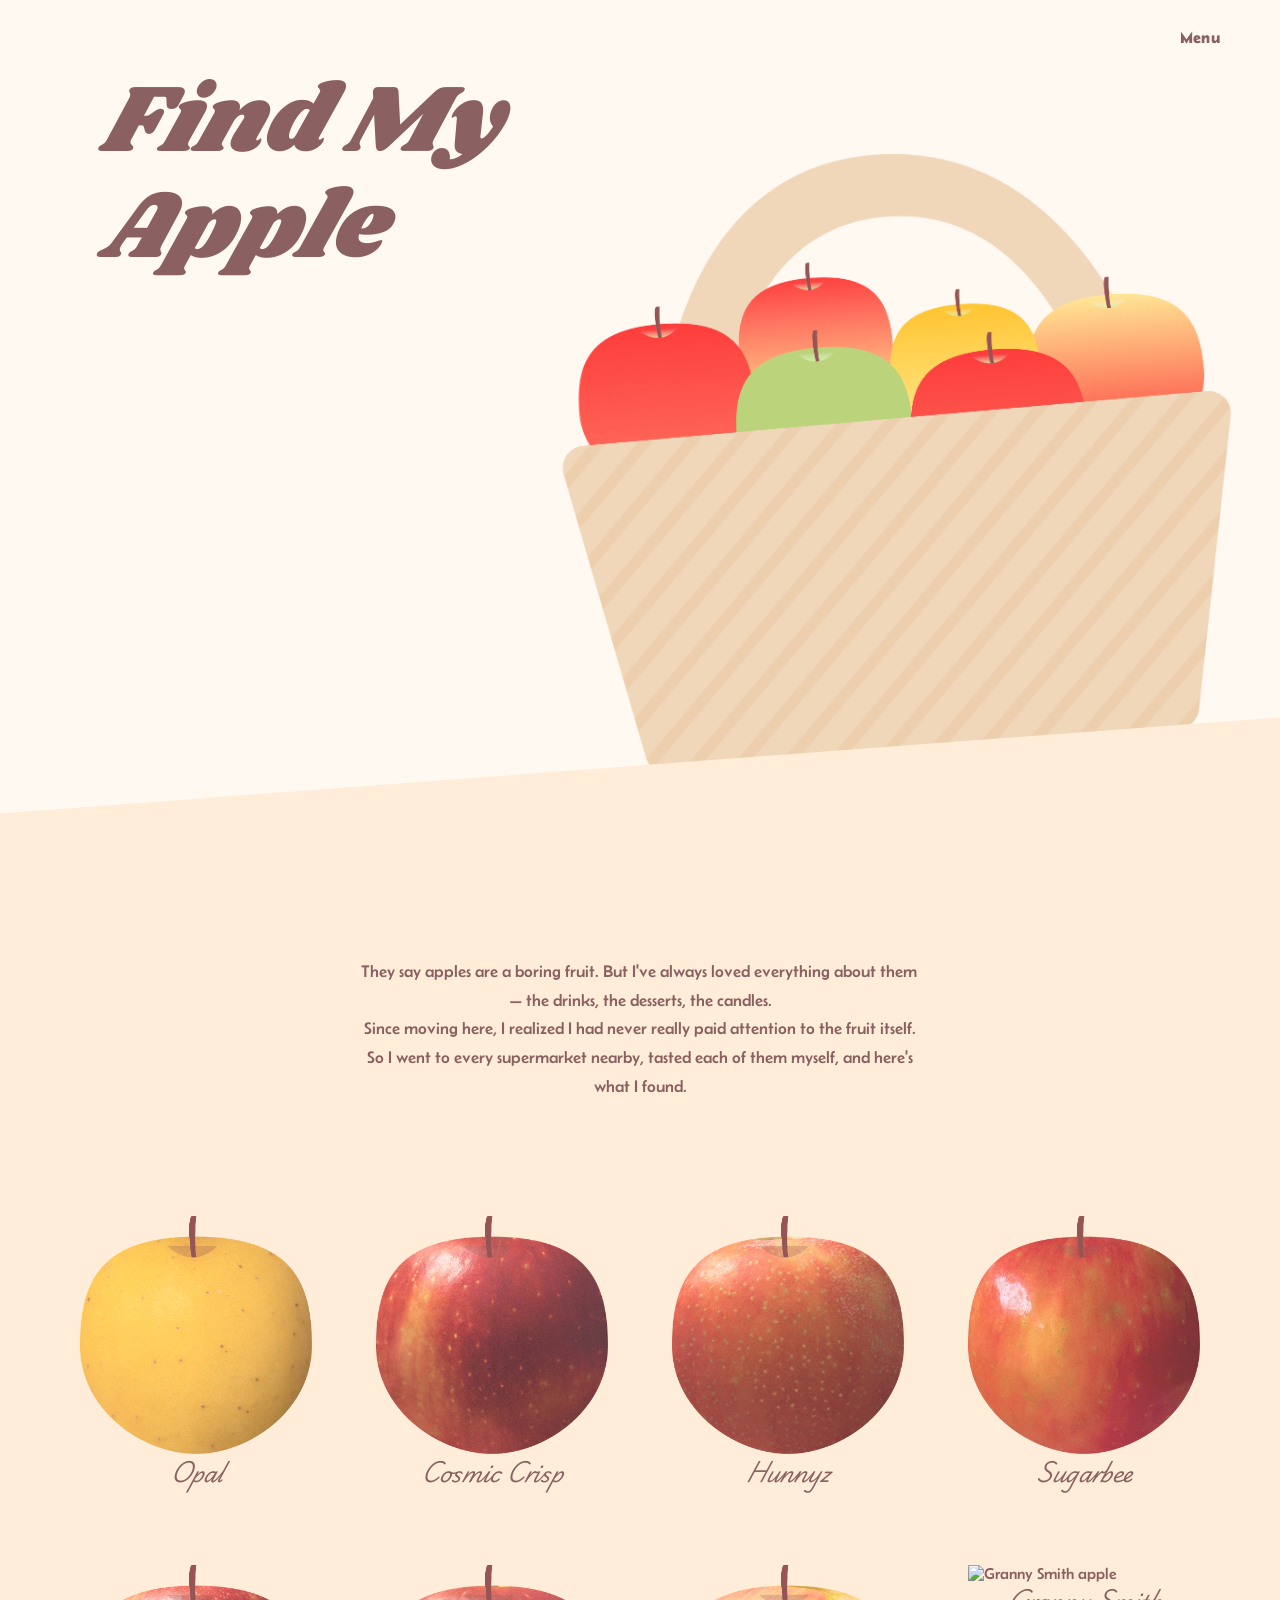
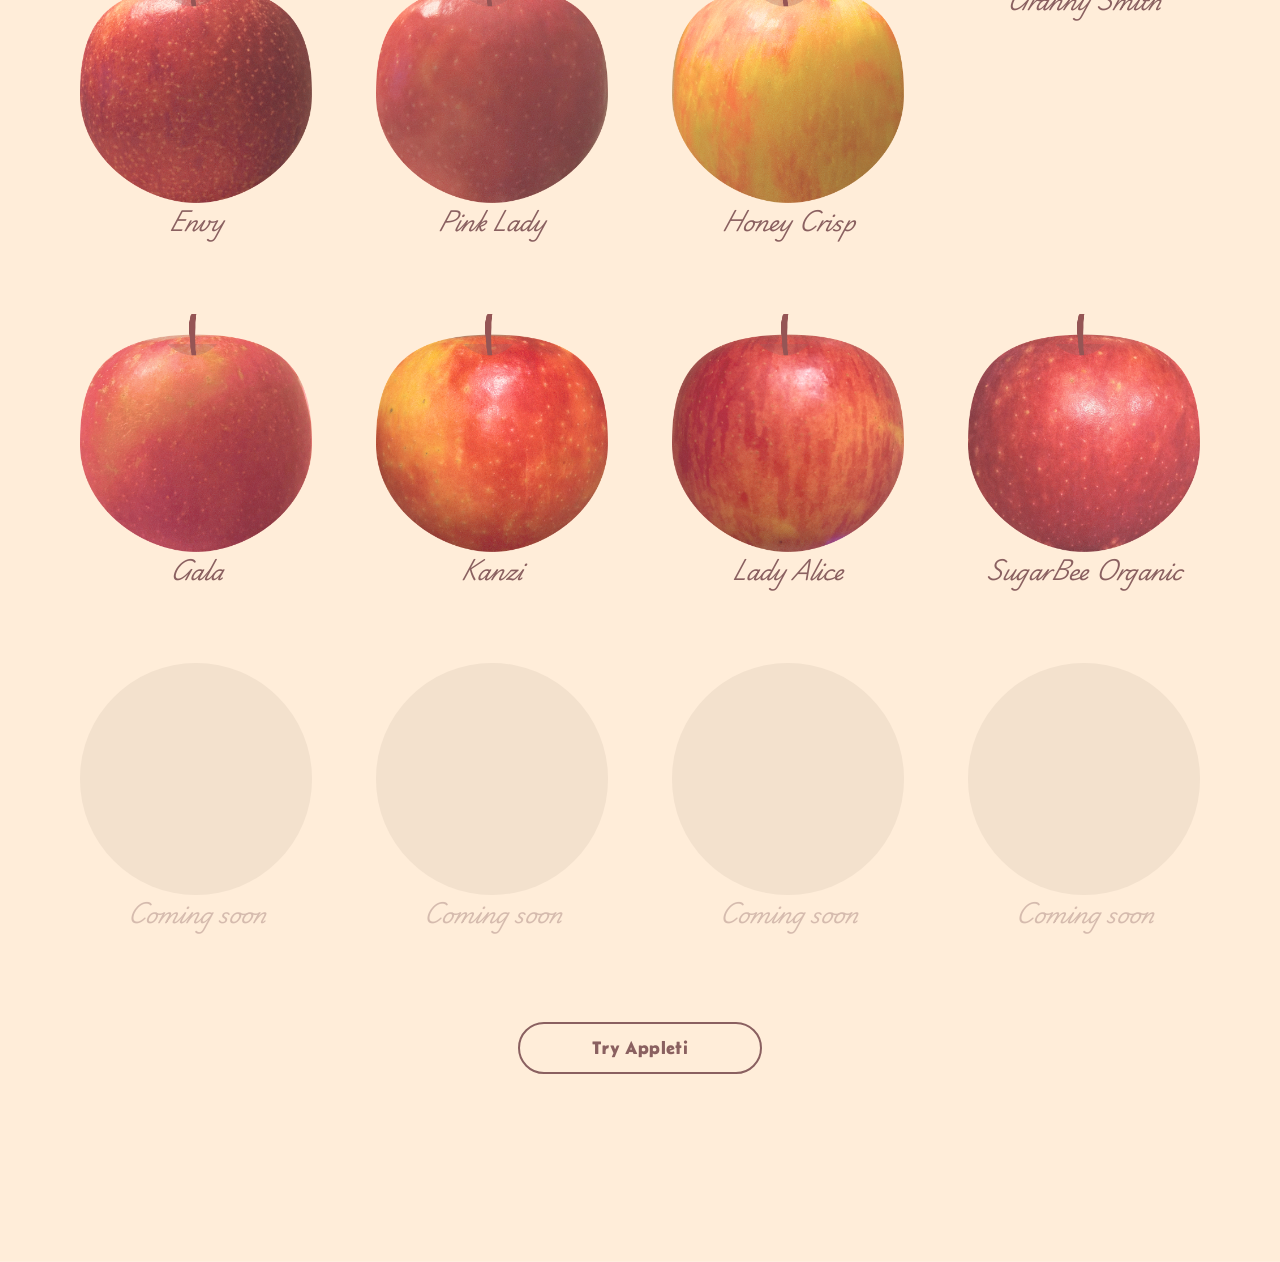
==== index.html @ ee85033d "initial" ====
<!DOCTYPE html>
<html lang="en">
<head>
  <meta charset="utf-8">
  <meta name="viewport" content="width=device-width, initial-scale=1.0">
  <title>Find My Apple</title>

  <link rel="preconnect" href="https://fonts.googleapis.com">
  <link rel="preconnect" href="https://fonts.gstatic.com" crossorigin>
  <link href="https://fonts.googleapis.com/css2?family=Belanosima:wght@400;600;700&family=Darumadrop+One&family=Playwrite+AU+NSW:ital,wght@0,100..400;1,100..400&family=Shrikhand&display=swap" rel="stylesheet">
  <link href="css/reset.css" rel="stylesheet">
  <link href="css/styles.css" rel="stylesheet">
</head>

<body class="home-page">

  <nav class="home-nav">
    <div class="home-nav__links">
      <button class="home-nav__btn js-menu-trigger">Menu</button>
    </div>
  </nav>

  <section class="hero">
    <div class="hero__title-wrap">
      <h1 class="site-title">Find My<br>Apple</h1>
    </div>
    <div class="hero__basket">
      <img src="images/applebasket.png" alt="A basket of apples">
    </div>
  </section>

  <div class="lower-section">

    <p class="home-intro">
      They say apples are a boring fruit. But I've always loved everything about
      them&thinsp;—&thinsp;the drinks, the desserts, the candles.<br>
      Since moving here, I realized I had never really paid attention to the fruit
      itself. So I went to every supermarket nearby, tasted each of them myself,
      and here's what I found.
    </p>

    <section class="grid-section" id="apple-grid">
      <div class="apple-grid">

        <a class="apple-card" href="opal.html">
          <img src="images/opal0.png" alt="Opal apple">
          <span class="apple-card__name">Opal</span>
        </a>

        <a class="apple-card" href="cosmic.html">
          <img src="images/cosmic0.png" alt="Cosmic Crisp apple">
          <span class="apple-card__name">Cosmic Crisp</span>
        </a>

        <a class="apple-card" href="hunnyz.html">
          <img src="images/hunnyz0.png" alt="Hunnyz apple">
          <span class="apple-card__name">Hunnyz</span>
        </a>

        <a class="apple-card" href="sugarbee.html">
          <img src="images/sugarbee0.png" alt="Sugarbee apple">
          <span class="apple-card__name">Sugarbee</span>
        </a>

        <a class="apple-card" href="envy.html">
          <img src="images/envy0.png" alt="Envy apple">
          <span class="apple-card__name">Envy</span>
        </a>

        <a class="apple-card" href="pink-lady.html">
          <img src="images/pink0.png" alt="Pink Lady apple">
          <span class="apple-card__name">Pink Lady</span>
        </a>

        <a class="apple-card" href="honeycrisp.html">
          <img src="images/honeyc0.png" alt="Honeycrisp apple">
          <span class="apple-card__name">Honey Crisp</span>
        </a>

        <a class="apple-card" href="granny-smith.html">
          <img src="images/granny0.png" alt="Granny Smith apple">
          <span class="apple-card__name">Granny Smith</span>
        </a>

        <a class="apple-card" href="gala.html">
          <img src="images/gala0.png" alt="Gala apple">
          <span class="apple-card__name">Gala</span>
        </a>

        <a class="apple-card" href="kanzi.html">
          <img src="images/kanzi0.png" alt="Kanzi apple">
          <span class="apple-card__name">Kanzi</span>
        </a>

        <a class="apple-card" href="lady-alice.html">
          <img src="images/ladya0.png" alt="Lady Alice apple">
          <span class="apple-card__name">Lady Alice</span>
        </a>

        <a class="apple-card" href="sugarbee-organic.html">
          <img src="images/sugarbeeo0.png" alt="SugarBee Organic apple">
          <span class="apple-card__name">SugarBee Organic</span>
        </a>

        <div class="apple-card apple-card--placeholder">
          <div class="apple-card__placeholder-img"></div>
          <span class="apple-card__name">Coming soon</span>
        </div>

        <div class="apple-card apple-card--placeholder">
          <div class="apple-card__placeholder-img"></div>
          <span class="apple-card__name">Coming soon</span>
        </div>
        
        <div class="apple-card apple-card--placeholder">
          <div class="apple-card__placeholder-img"></div>
          <span class="apple-card__name">Coming soon</span>
        </div>

        <a class="apple-card apple-card--mystery" href="lucky-apple.html">
          <div class="apple-card__placeholder-img"></div>
          <span class="apple-card__name">Coming soon</span>
        </a>

      </div>

      <div class="appleti-wrap">
        <a class="appleti-btn" href="appleti.html">Try Appleti</a>
      </div>

    </section>

  </div>

  <script src="js/scripts.js"></script>
</body>
</html>
---- css/styles.css ----
/* Apple, Itself — Global Styles */

:root {
  --bg:          #fff9f2;
  --bg2:         #ffedd9;
  --bg-card:     #EDE0C8;
  --bg-card2:    #E4D5B7;
  --text:        #8A6060;
  --text-muted:  #7A6555;
  --accent:      #C46A3A;
  --radius-pill: 999px;
  --radius-card: 1.25rem;

  --font-title:  'Playwrite AU NSW', cursive;
  --font-body:   'Belanosima', sans-serif;
  --font-label:  'Darumadrop One', sans-serif;
}

*, *::before, *::after {
  box-sizing: border-box;
}

body {
  background-color: var(--bg);
  color: var(--text);
  font-family: var(--font-body);
  min-height: 100vh;
  overflow-x: hidden;
  cursor: url('../images/cursor-apple.svg') 14 15, auto;
}

img {
  max-width: 100%;
  display: block;
}


/* --- Apple Detail Page --- */

.apple-page {
  width: 100%;
  padding-bottom: 5rem;
}

.apple-info,
.rating-card,
.apple-footer {
  max-width: 31.25rem;
  margin-left: auto;
  margin-right: auto;
}

.top-nav {
  display: flex;
  align-items: center;
  justify-content: space-between;
  padding: 1.25rem 1.5rem 0;
  position: relative;
  z-index: 10;
}

.back-btn {
  font-size: 1.4rem;
  color: var(--text-muted);
  text-decoration: none;
  line-height: 1;
  padding: 0.375rem 0.25rem;
  transition: color 0.2s;
}

.back-btn:hover {
  color: var(--text);
}

.menu-btn {
  font-family: var(--font-body);
  font-size: 0.85rem;
  font-weight: 600;
  color: var(--text);
  background: transparent;
  border: 1.5px solid var(--text);
  border-radius: var(--radius-pill);
  padding: 0.375rem 1.125rem;
  cursor: pointer;
  letter-spacing: 0.02em;
  transition: background 0.2s, color 0.2s;
}

.menu-btn:hover {
  background: var(--text);
  color: var(--bg);
}

.apple-name {
  font-family: var(--font-title);
  font-size: 3.2rem;
  font-style: italic;
  font-weight: 300;
  color: var(--apple-dark, #7A4F1A);
  text-align: center;
  line-height: 1.05;
  margin: 3rem 2rem 4rem;
  letter-spacing: -0.01em;
}

.apple-stage {
  display: flex;
  flex-direction: column;
  align-items: center;
  margin-top: 1.5rem;
}

.apple-wrapper {
  width: 70%;
  cursor: pointer;
  user-select: none;
  -webkit-tap-highlight-color: transparent;
  transition: transform 0.12s ease;
}

.apple-wrapper:active {
  transform: scale(0.97);
}

.apple-wrapper img {
  width: 100%;
  height: auto;
  display: block;
}

.tap-hint {
  font-family: var(--font-body);
  font-size: 0.78rem;
  color: var(--text-muted);
  margin-top: 0.625rem;
  letter-spacing: 0.04em;
  transition: opacity 0.4s ease;
}

.tap-hint.hidden {
  opacity: 0;
  pointer-events: none;
}

.bite-comment {
  font-family: var(--font-body);
  font-size: 0.9rem;
  color: var(--text-muted);
  font-style: italic;
  text-align: center;
  min-height: 1.5em;
  margin-top: 0.5rem;
  padding: 0 2rem;
  transition: opacity 0.35s ease;
  opacity: 0;
}

.bite-comment.visible {
  opacity: 1;
}

.apple-info {
  padding: 1.5rem 1.75rem 0;
  display: flex;
  flex-direction: column;
  gap: 0.875rem;
}

.apple-origin {
  font-family: var(--font-label);
  font-size: 0.72rem;
  color: var(--text-muted);
  letter-spacing: 0.07em;
  text-transform: uppercase;
}

.apple-description {
  font-size: 0.95rem;
  line-height: 1.65;
  color: var(--text);
}

.personal-note {
  font-size: 0.9rem;
  line-height: 1.6;
  color: var(--text-muted);
  font-style: italic;
  text-align: center;
  padding: 0.25rem 0;
}

.note-author {
  font-style: normal;
  font-weight: 600;
  color: var(--text);
  font-family: var(--font-label);
  font-size: 0.82rem;
}

.rating-card {
  margin-top: 1.5rem;
  background: var(--bg2);
  border-radius: var(--radius-card);
  padding: 1.25rem 1.375rem;
  display: flex;
  flex-direction: column;
  gap: 0.75rem;
}

.rating-placeholder {
  display: flex;
  align-items: center;
  justify-content: center;
  padding: 0.75rem 0;
}

.rating-placeholder__text {
  font-family: var(--font-label);
  font-size: 0.72rem;
  color: var(--text-muted);
  letter-spacing: 0.1em;
  text-transform: uppercase;
}

.rating-card.revealed .rating-placeholder {
  display: none;
}

.rating-row {
  display: none;
  align-items: center;
  justify-content: space-between;
  gap: 0.75rem;
}

.rating-card.revealed .rating-row {
  display: flex;
  opacity: 0;
  animation: fadeInRow 0.35s ease forwards;
}

.rating-card.revealed .rating-row:nth-child(2) { animation-delay: 0.00s; }
.rating-card.revealed .rating-row:nth-child(3) { animation-delay: 0.06s; }
.rating-card.revealed .rating-row:nth-child(4) { animation-delay: 0.12s; }
.rating-card.revealed .rating-row:nth-child(5) { animation-delay: 0.18s; }
.rating-card.revealed .rating-row:nth-child(6) { animation-delay: 0.24s; }
.rating-card.revealed .rating-row:nth-child(7) { animation-delay: 0.30s; }
.rating-card.revealed .rating-row:nth-child(8) { animation-delay: 0.36s; }

@keyframes fadeInRow {
  from { opacity: 0; transform: translateY(0.4rem); }
  to   { opacity: 1; transform: translateY(0); }
}

.rating-row--alicia {
  margin-top: 0.375rem;
  padding-top: 0.75rem;
  border-top: 1px solid var(--bg-card2);
}

.rating-label {
  font-family: var(--font-label);
  font-size: 0.8rem;
  color: var(--text);
  white-space: nowrap;
  letter-spacing: 0.01em;
}

.rating-dots {
  display: flex;
  align-items: center;
  gap: 0.25rem;
  flex-shrink: 0;
}

.rating-dots svg {
  display: block;
}

.apple-footer {
  display: flex;
  flex-direction: column;
  align-items: center;
  gap: 1.5rem;
  padding: 2rem 1.5rem 0;
}

.purchase-info {
  font-family: var(--font-label);
  font-size: 0.95rem;
  font-weight: 700;
  color: var(--text);
  letter-spacing: 0.03em;
}

.sticker-wrap {
  width: 8.125rem;
}

.sticker-img {
  width: 100%;
  height: auto;
  display: block;
}

@media screen and (min-width: 850px) {
  .apple-page {
    padding-bottom: 8.75rem;
  }

  .apple-info,
  .rating-card,
  .apple-footer {
    max-width: 42.5rem;
  }

  .top-nav {
    padding: 2.25rem 4rem 0;
  }

  .back-btn {
    font-size: 1.8rem;
  }

  .menu-btn {
    font-size: 0.95rem;
    padding: 0.5rem 1.625rem;
  }

  .apple-stage {
    margin-top: 3.5rem;
  }

  .apple-name {
    font-size: 7rem;
    margin: 4rem 2rem 6rem;
  }

  .apple-wrapper {
    width: 52%;
    max-width: 45rem;
  }

  .tap-hint {
    font-size: 0.95rem;
    margin-top: 1.125rem;
  }

  .bite-comment {
    font-size: 1.15rem;
    margin-top: 0.875rem;
  }

  .apple-info {
    padding: 3.25rem 2.5rem 0;
    gap: 1.25rem;
  }

  .apple-origin {
    font-size: 0.85rem;
  }

  .apple-description {
    font-size: 1.15rem;
  }

  .personal-note {
    font-size: 1.1rem;
    padding: 0.5rem 0;
  }

  .note-author {
    font-size: 0.95rem;
  }

  .rating-card {
    margin-top: 2.75rem;
    padding: 2.25rem 2.75rem;
    gap: 1rem;
  }

  .rating-label {
    font-size: 1rem;
  }

  .rating-dots .dot {
    width: 0.875rem;
    height: 0.875rem;
  }

  .rating-dots {
    gap: 0.375rem;
  }

  .rating-row--alicia {
    padding-top: 1.125rem;
  }

  .apple-footer {
    padding: 3.75rem 2.5rem 0;
    gap: 3rem;
  }

  .purchase-info {
    font-size: 1.2rem;
  }

  .sticker-wrap {
    width: 11.25rem;
  }
}


/* --- Home Page --- */

.home-nav {
  display: flex;
  justify-content: flex-end;
  padding: 1.25rem 1.25rem 0;
}

.home-nav__links {
  display: flex;
  align-items: center;
  gap: 1rem;
}

.home-nav__btn {
  font-family: var(--font-body);
  font-size: 0.85rem;
  font-weight: 600;
  color: var(--text);
  background: transparent;
  border: none;
  text-decoration: none;
  cursor: pointer;
  letter-spacing: 0.02em;
  padding: 0;
}

.hero {
  display: flex;
  align-items: flex-start;
  padding: 0.5rem 0 0 1.25rem;
  overflow: hidden;
}

.hero__title-wrap {
  flex: 1;
  padding-top: 0.75rem;
  min-width: 0;
}

.site-title {
  font-family: Shrikhand, cursive;
  font-size: 4rem;
  font-style: italic;
  color: var(--text);
  line-height: 1.1;
  letter-spacing: -0.01em;
}

.hero__basket {
  width: 58%;
  flex-shrink: 0;
  margin-right: -2%;
  margin-top: 6rem;
  position: relative;
  bottom: 10%;
}

.hero__basket img {
  width: 100%;
  height: auto;
  display: block;
}

.home-intro {
  font-family: var(--font-body);
  font-size: 0.88rem;
  line-height: 1.7;
  color: var(--text);
  text-align: center;
  padding: 2rem 1.75rem 2.5rem;
  max-width: 30rem;
  margin: 0 auto;
}

.lower-section {
  background: var(--bg2);
  clip-path: polygon(0 2.8125rem, 100% 0, 100% 100%, 0 100%);
  padding-top: 6rem;
  margin-top: -2.8rem;
}

.grid-section {
  padding: 2rem 2rem 0;
}

.apple-grid {
  display: grid;
  grid-template-columns: repeat(3, 1fr);
  gap: 3rem 1.75rem;
}

.apple-card {
  display: flex;
  flex-direction: column;
  align-items: center;
  gap: 0.375rem;
  text-decoration: none;
  cursor: pointer;
}

.apple-card img {
  width: 100%;
  height: auto;
  display: block;
  transition: transform 0.2s ease;
}

.apple-card:hover img {
  transform: scale(1.06);
}

.apple-card__name {
  font-family: var(--font-title);
  font-style: italic;
  font-size: 1.15rem;
  color: var(--text);
  text-align: center;
  line-height: 1.2;
}

.apple-card--placeholder {
  opacity: 0.35;
  cursor: default;
  pointer-events: none;
}

.apple-card__placeholder-img {
  width: 100%;
  aspect-ratio: 1;
  border-radius: 50%;
  background: var(--text-muted);
  opacity: 0.25;
}

.apple-card--mystery {
  opacity: 0.35;
  transition: opacity 0.25s ease;
}

.apple-card--mystery .apple-card__placeholder-img {
  transition: transform 0.25s ease;
}

.apple-card--mystery:hover {
  opacity: 0.65;
}

.apple-card--mystery:hover .apple-card__placeholder-img {
  transform: scale(1.12);
}

.appleti-wrap {
  display: flex;
  justify-content: center;
  padding: 2.25rem 0 3.75rem;
}

.appleti-btn {
  font-family: var(--font-body);
  font-size: 1rem;
  font-weight: 600;
  color: var(--text);
  background: transparent;
  border: 2px solid var(--text);
  border-radius: var(--radius-pill);
  padding: 0.75rem 3.25rem;
  cursor: pointer;
  letter-spacing: 0.02em;
  transition: background 0.2s, color 0.2s;
  text-decoration: none;
}

.appleti-btn:hover {
  background: var(--text);
  color: var(--bg);
}

@media screen and (min-width: 850px) {
  .home-nav {
    padding: 1.75rem 3.75rem 0;
  }

  .home-nav__btn {
    font-size: 1rem;
  }

  .hero {
    padding: 0.75rem 0 0 3.75rem;
    max-width: 75rem;
    margin: 0 auto;
  }

  .site-title {
    font-size: 6rem;
  }

  .hero__basket {
    width: 62%;
  }

  .home-intro {
    font-size: 1.05rem;
    padding: 3rem 2.5rem 4rem;
    max-width: 40rem;
  }

  .grid-section {
    padding: 3.25rem 5rem 6rem;
    max-width: 80rem;
    margin: 0 auto;
  }

  .apple-grid {
    grid-template-columns: repeat(4, 1fr);
    gap: 5rem 4rem;
  }

  .apple-card__name {
    font-size: 1.3rem;
  }

  .appleti-btn {
    font-size: 1.1rem;
    margin: 3.75rem 0 2rem;
    padding: 0.875rem 4.5rem;
  }

  .lower-section {
    clip-path: polygon(0 6rem, 100% 0, 100% 100%, 0 100%);
    padding-top: 12rem;
    margin-top: -4rem;
  }
}


/* --- Appleti Quiz Page --- */

.quiz-page {
  min-height: 100vh;
}

.quiz-wrap {
  max-width: 30rem;
  margin: 0 auto;
  padding: 1.5rem 1.5rem 5rem;
  min-height: 70vh;
  display: flex;
  flex-direction: column;
  justify-content: center;
}

.quiz-screen {
  opacity: 1;
  transition: opacity 0.28s ease;
}

.quiz-screen.fading {
  opacity: 0;
}

.quiz-progress {
  display: flex;
  flex-direction: column;
  align-items: center;
  gap: 0.4rem;
  margin-bottom: 2.25rem;
}

.quiz-apple-progress {
  display: block;
}

.quiz-progress__count {
  font-family: var(--font-label);
  font-size: 0.68rem;
  color: var(--text-muted);
  letter-spacing: 0.1em;
}

.quiz-q-text {
  font-size: 1.45rem;
  line-height: 1.6;
  color: var(--text);
  text-align: center;
  margin-bottom: 2rem;
}

.quiz-options {
  display: flex;
  flex-direction: column;
  gap: 0.625rem;
}

.quiz-option {
  font-family: var(--font-body);
  font-size: 1.1rem;
  line-height: 1.5;
  color: var(--text);
  background: var(--opt-bg, transparent);
  border: 1.5px solid var(--opt-border, var(--bg-card2));
  border-radius: var(--radius-card);
  padding: 1rem 1.4rem;
  cursor: pointer;
  text-align: left;
  width: 100%;
  transition: border-color 0.15s, background 0.15s, color 0.15s, filter 0.15s;
}

.quiz-option[data-i="0"] {
  --opt-border: rgba(184,155,48,0.5);
  --opt-bg: rgba(184,155,48,0.07);
  --opt-hover-bg: rgba(184,155,48,0.16);
  --opt-solid: #9E8420;
}
.quiz-option[data-i="1"] {
  --opt-border: rgba(192,104,128,0.5);
  --opt-bg: rgba(192,104,128,0.07);
  --opt-hover-bg: rgba(192,104,128,0.16);
  --opt-solid: #B05870;
}
.quiz-option[data-i="2"] {
  --opt-border: rgba(192,88,64,0.5);
  --opt-bg: rgba(192,88,64,0.07);
  --opt-hover-bg: rgba(192,88,64,0.16);
  --opt-solid: #B04030;
}
.quiz-option[data-i="3"] {
  --opt-border: rgba(88,144,64,0.5);
  --opt-bg: rgba(88,144,64,0.07);
  --opt-hover-bg: rgba(88,144,64,0.16);
  --opt-solid: #488030;
}

.quiz-option:hover:not(:disabled) {
  border-color: var(--opt-border, var(--accent));
  background: var(--opt-hover-bg, var(--bg2));
}

.quiz-option.selected {
  border-color: var(--opt-solid, var(--accent));
  background: var(--opt-solid, var(--accent));
  color: #fff;
}

.quiz-option:disabled {
  cursor: default;
}

.quiz-result {
  display: flex;
  flex-direction: column;
  align-items: center;
  gap: 0.875rem;
  text-align: center;
}

.quiz-result__img {
  width: 60%;
  max-width: 14rem;
  height: auto;
  display: block;
  margin: 0 auto 0.25rem;
}

.quiz-result__label {
  font-family: var(--font-label);
  font-size: 0.72rem;
  color: var(--text-muted);
  letter-spacing: 0.1em;
  text-transform: uppercase;
  margin-bottom: -0.375rem;
}

.quiz-result__name {
  font-family: var(--font-title);
  font-size: 3.5rem;
  color: var(--text);
  line-height: 1;
  margin: 2rem 0;
}

.quiz-result__copy {
  font-size: 0.9rem;
  line-height: 1.65;
  color: var(--text-muted);
  font-style: italic;
  max-width: 22rem;
}

.quiz-result__actions {
  display: flex;
  flex-direction: column;
  align-items: center;
  gap: 0.75rem;
  margin-top: 0.25rem;
  width: 100%;
}

.quiz-result__meet {
  display: inline-block;
  font-family: var(--font-body);
  font-size: 0.95rem;
  font-weight: 600;
  color: var(--bg);
  background: var(--text);
  border-radius: var(--radius-pill);
  padding: 0.75rem 2.5rem;
  text-decoration: none;
  letter-spacing: 0.02em;
  transition: background 0.2s;
}

.quiz-result__meet:hover {
  background: var(--accent);
}

.quiz-result__home {
  display: inline-block;
  font-family: var(--font-body);
  font-size: 0.9rem;
  color: var(--text);
  background: transparent;
  border: 1.5px solid var(--text);
  border-radius: var(--radius-pill);
  padding: 0.75rem 2.5rem;
  text-decoration: none;
  letter-spacing: 0.02em;
  transition: background 0.2s, color 0.2s;
}

.quiz-result__home:hover {
  background: var(--text);
  color: var(--bg);
}

.quiz-result__retry {
  font-family: var(--font-body);
  font-size: 0.78rem;
  color: var(--text-muted);
  background: none;
  border: none;
  cursor: pointer;
  text-decoration: underline;
  padding: 0;
  margin-top: 0.25rem;
  letter-spacing: 0.02em;
}

.quiz-back {
  display: block;
  margin: 1.25rem auto 0;
  font-family: var(--font-body);
  font-size: 0.78rem;
  color: var(--text-muted);
  background: none;
  border: none;
  cursor: pointer;
  padding: 0;
  letter-spacing: 0.02em;
  text-align: center;
  transition: color 0.15s;
}

.quiz-back:hover {
  color: var(--text);
}

.lang-toggle {
  position: absolute;
  left: 50%;
  transform: translateX(-50%);
  font-family: var(--font-label);
  font-size: 0.75rem;
  color: var(--text-muted);
  background: none;
  border: 1px solid var(--bg-card2);
  border-radius: var(--radius-pill);
  padding: 0.25rem 0.625rem;
  cursor: pointer;
  letter-spacing: 0.04em;
  transition: color 0.15s, border-color 0.15s;
}

.lang-toggle:hover {
  color: var(--text);
  border-color: var(--text-muted);
}

.quiz-option.selected {
  animation: optionBite 0.24s ease;
}

@keyframes optionBite {
  0%   { transform: scale(1); }
  22%  { transform: scale(0.965); }
  60%  { transform: scale(1.01); }
  100% { transform: scale(1); }
}

@keyframes resultBounce {
  from { opacity: 0; transform: scale(0.8); }
  60%  { transform: scale(1.04); }
  to   { opacity: 1; transform: scale(1); }
}

.quiz-result__img     { animation: resultBounce 0.45s ease forwards; }
.quiz-result__label   { animation: fadeInRow 0.35s ease 0.1s  both; }
.quiz-result__name    { animation: fadeInRow 0.35s ease 0.2s  both; }
.quiz-result__copy    { animation: fadeInRow 0.35s ease 0.32s both; }
.quiz-result__actions { animation: fadeInRow 0.35s ease 0.44s both; }
.quiz-result__retry   { animation: fadeInRow 0.35s ease 0.54s both; }

@media screen and (min-width: 850px) {
  .quiz-wrap {
    max-width: 40rem;
    padding: 2rem 2rem 5rem;
  }

  .quiz-q-text {
    font-size: 1.65rem;
  }

  .quiz-option {
    font-size: 1.15rem;
    padding: 1.1rem 1.75rem;
  }

  .quiz-result__name {
    font-size: 5rem;
  }

  .quiz-result__copy {
    font-size: 1.05rem;
  }
}


/* --- Lucky Apple Page --- */

.easter-label {
  font-family: var(--font-label);
  font-size: 0.72rem;
  color: var(--text-muted);
  letter-spacing: 0.1em;
  text-transform: uppercase;
  text-align: center;
  margin-top: 2.5rem;
  margin-bottom: -2rem;
}

@media screen and (min-width: 850px) {
  .easter-label {
    margin-top: 3.5rem;
    margin-bottom: -3.5rem;
  }
}

.lucky-fortune {
  max-width: 31.25rem;
  margin: 1.5rem auto 0;
  padding: 0 1.75rem;
  font-size: 0.8rem;
  line-height: 1.65;
  color: var(--text-muted);
  text-align: center;
  opacity: 0;
  transform: translateY(0.5rem);
  transition: opacity 0.5s ease, transform 0.5s ease;
}

.lucky-fortune.visible {
  opacity: 1;
  transform: translateY(0);
}

@media screen and (min-width: 850px) {
  .lucky-fortune {
    max-width: 42.5rem;
    font-size: 0.9rem;
  }
}


/* --- Menu Dropdown --- */

.menu-dropdown {
  position: fixed;
  z-index: 200;
  background: var(--bg);
  border: 1.5px solid var(--text);
  border-radius: 1rem;
  padding: 0.75rem 1.25rem;
  display: flex;
  flex-direction: column;
  gap: 0.5rem;
  text-align: right;

  opacity: 0;
  pointer-events: none;
  transform: translateY(-0.375rem);
  transition: opacity 0.18s ease, transform 0.18s ease;
}

body.show-menu .menu-dropdown {
  opacity: 1;
  pointer-events: auto;
  transform: translateY(0);
}

.menu-dropdown__link {
  font-family: var(--font-title);
  font-size: 0.8rem;
  color: var(--text);
  text-decoration: none;
  letter-spacing: 0.02em;
  white-space: nowrap;
  line-height: 1.6;
  transition: color 0.15s;
}

.menu-dropdown__link:hover {
  color: var(--accent);
}
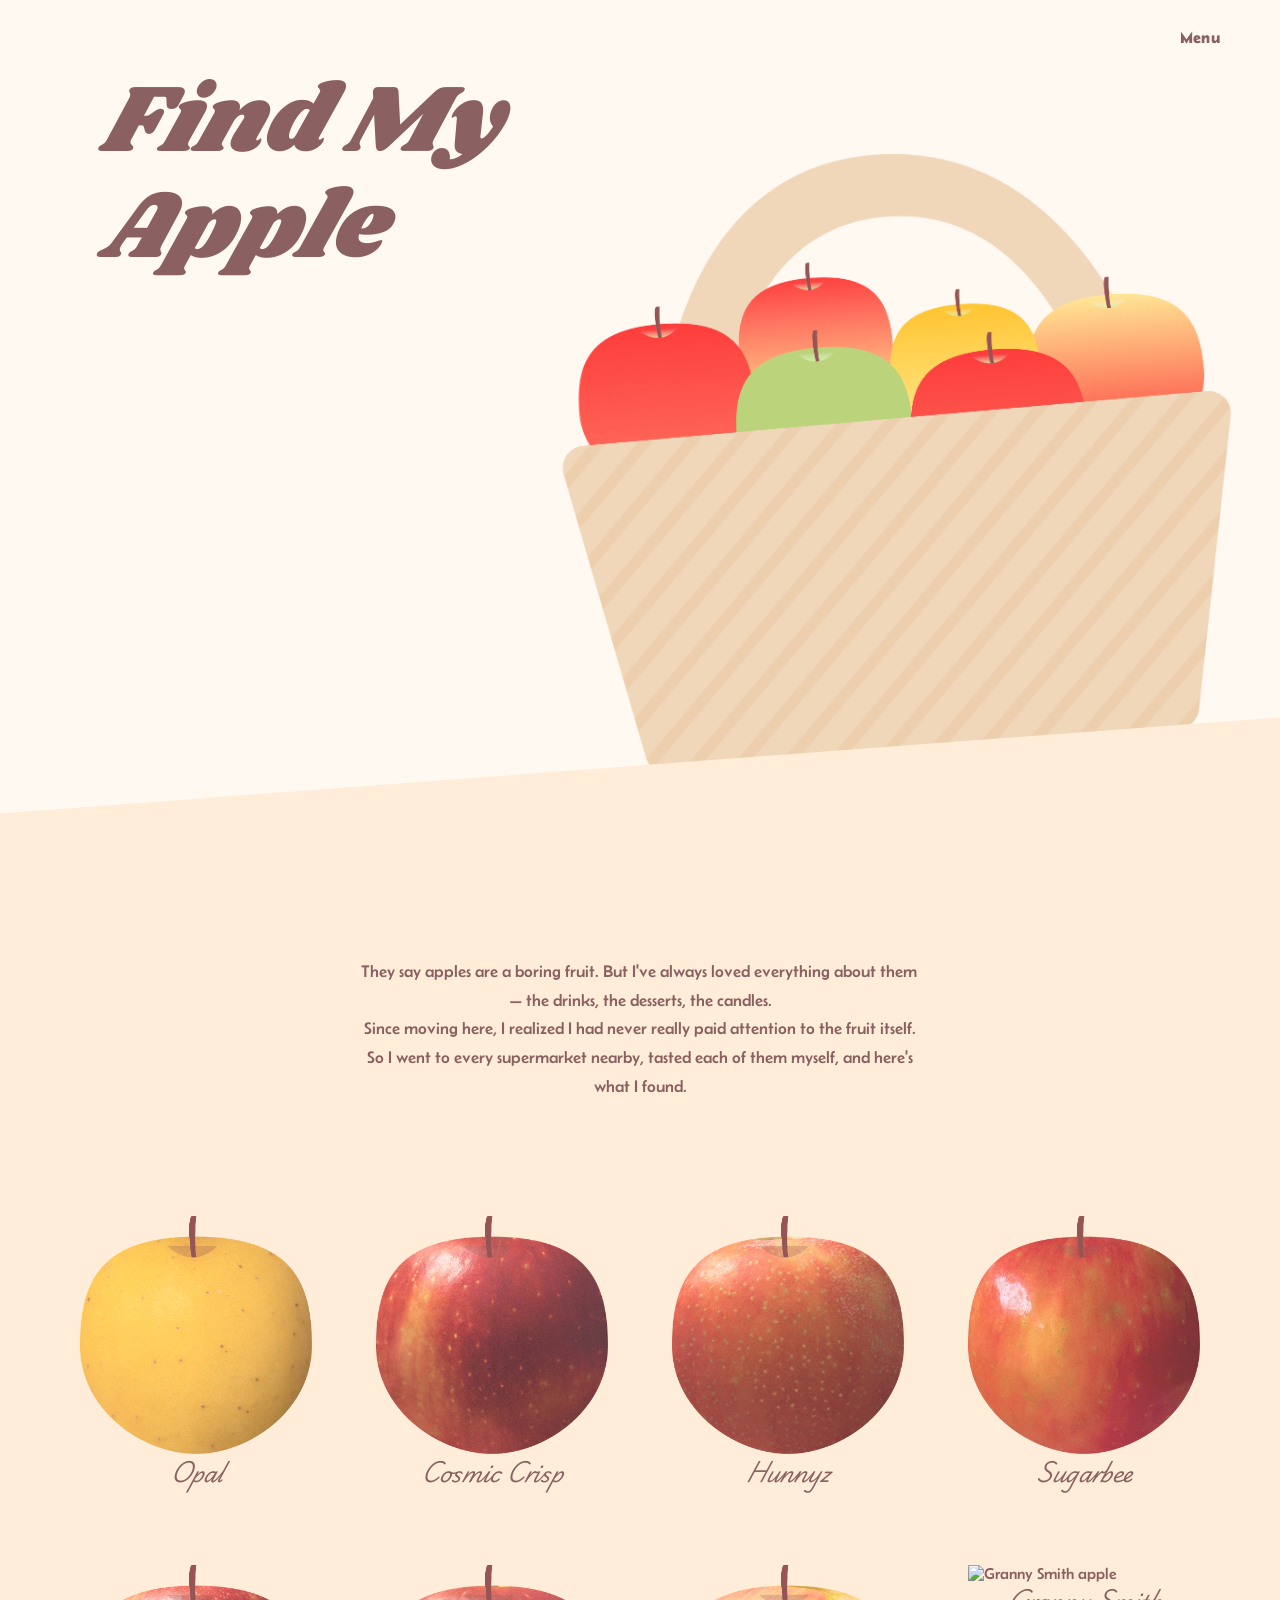
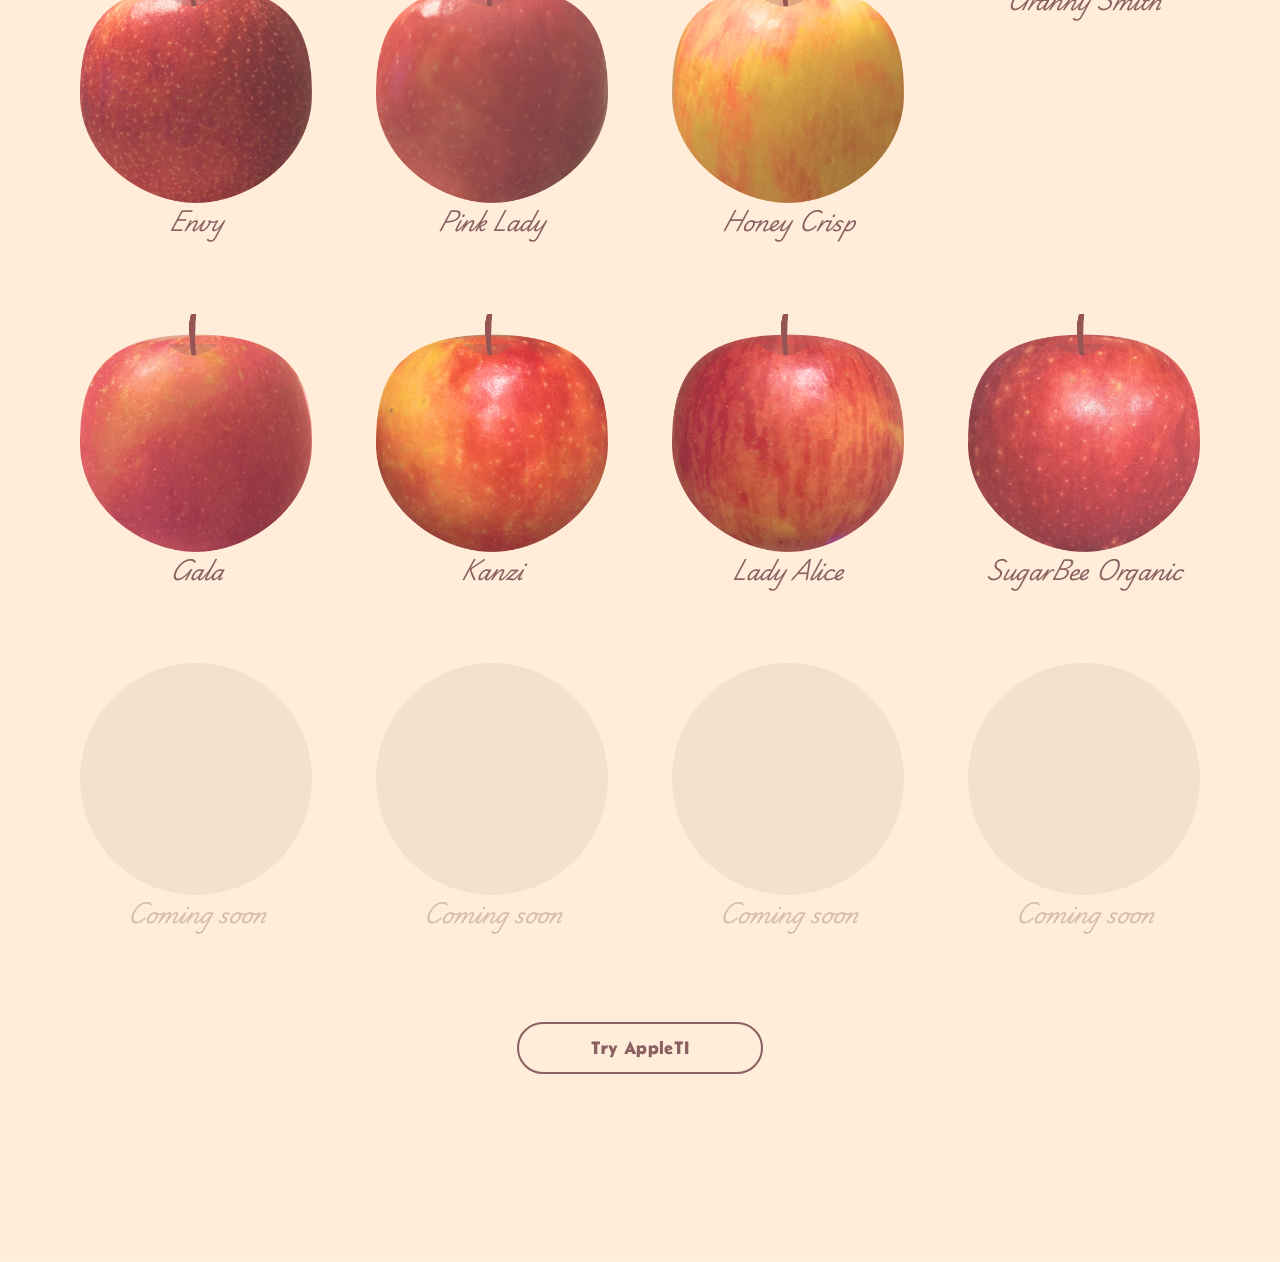
==== commit 7b55e902: "change text" ====
--- a/index.html
+++ b/index.html
@@ -10,6 +10,13 @@
   <link href="https://fonts.googleapis.com/css2?family=Belanosima:wght@400;600;700&family=Darumadrop+One&family=Playwrite+AU+NSW:ital,wght@0,100..400;1,100..400&family=Shrikhand&display=swap" rel="stylesheet">
   <link href="css/reset.css" rel="stylesheet">
   <link href="css/styles.css" rel="stylesheet">
+
+  <link rel="icon" type="image/png" href="/images/favicon-96x96.png" sizes="96x96" />
+  <link rel="icon" type="image/svg+xml" href="/images/favicon.svg" />
+  <link rel="shortcut icon" href="/images/favicon.ico" />
+  <link rel="apple-touch-icon" sizes="180x180" href="/images/apple-touch-icon.png" />
+  <meta name="apple-mobile-web-app-title" content="Find My Apple" />
+  <link rel="manifest" href="/images/site.webmanifest" />
 </head>
 
 <body class="home-page">
@@ -125,7 +132,7 @@
       </div>
 
       <div class="appleti-wrap">
-        <a class="appleti-btn" href="appleti.html">Try Appleti</a>
+        <a class="appleti-btn" href="appleti.html">Try AppleTI</a>
       </div>
 
     </section>
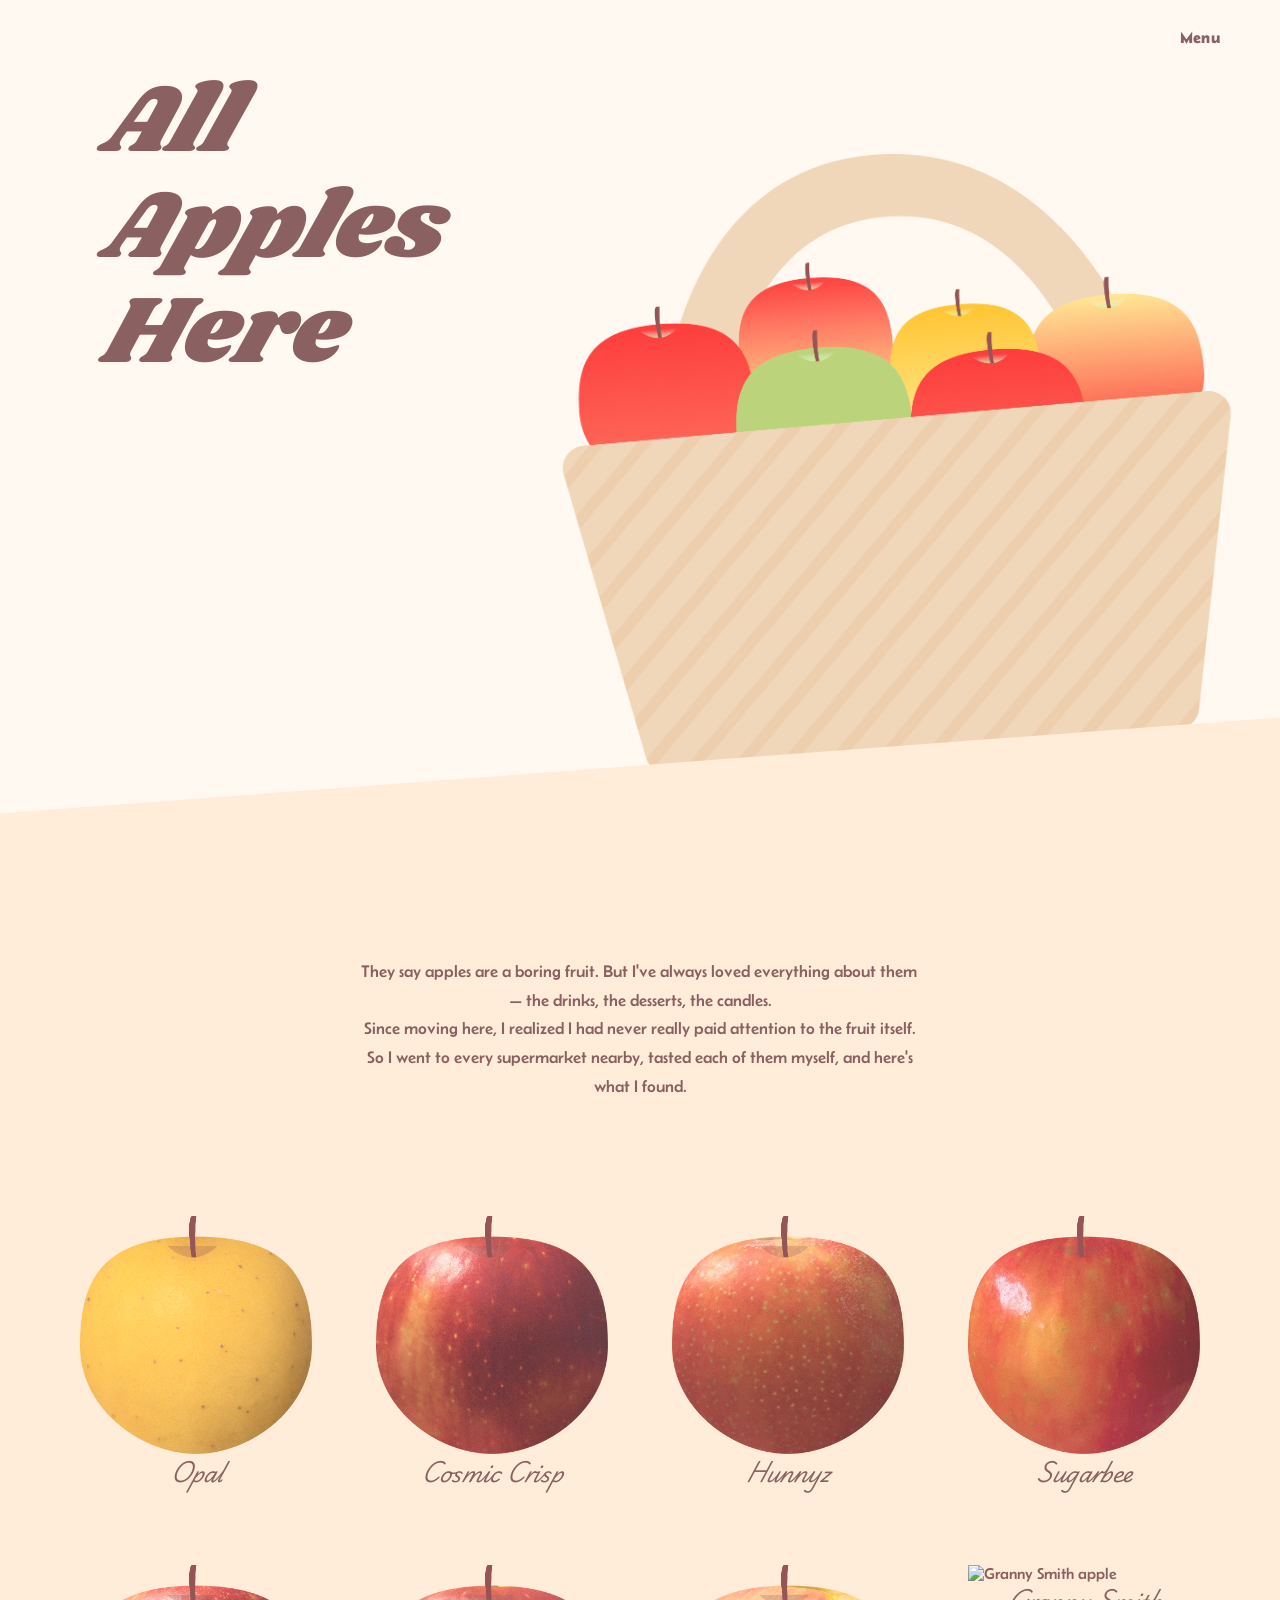
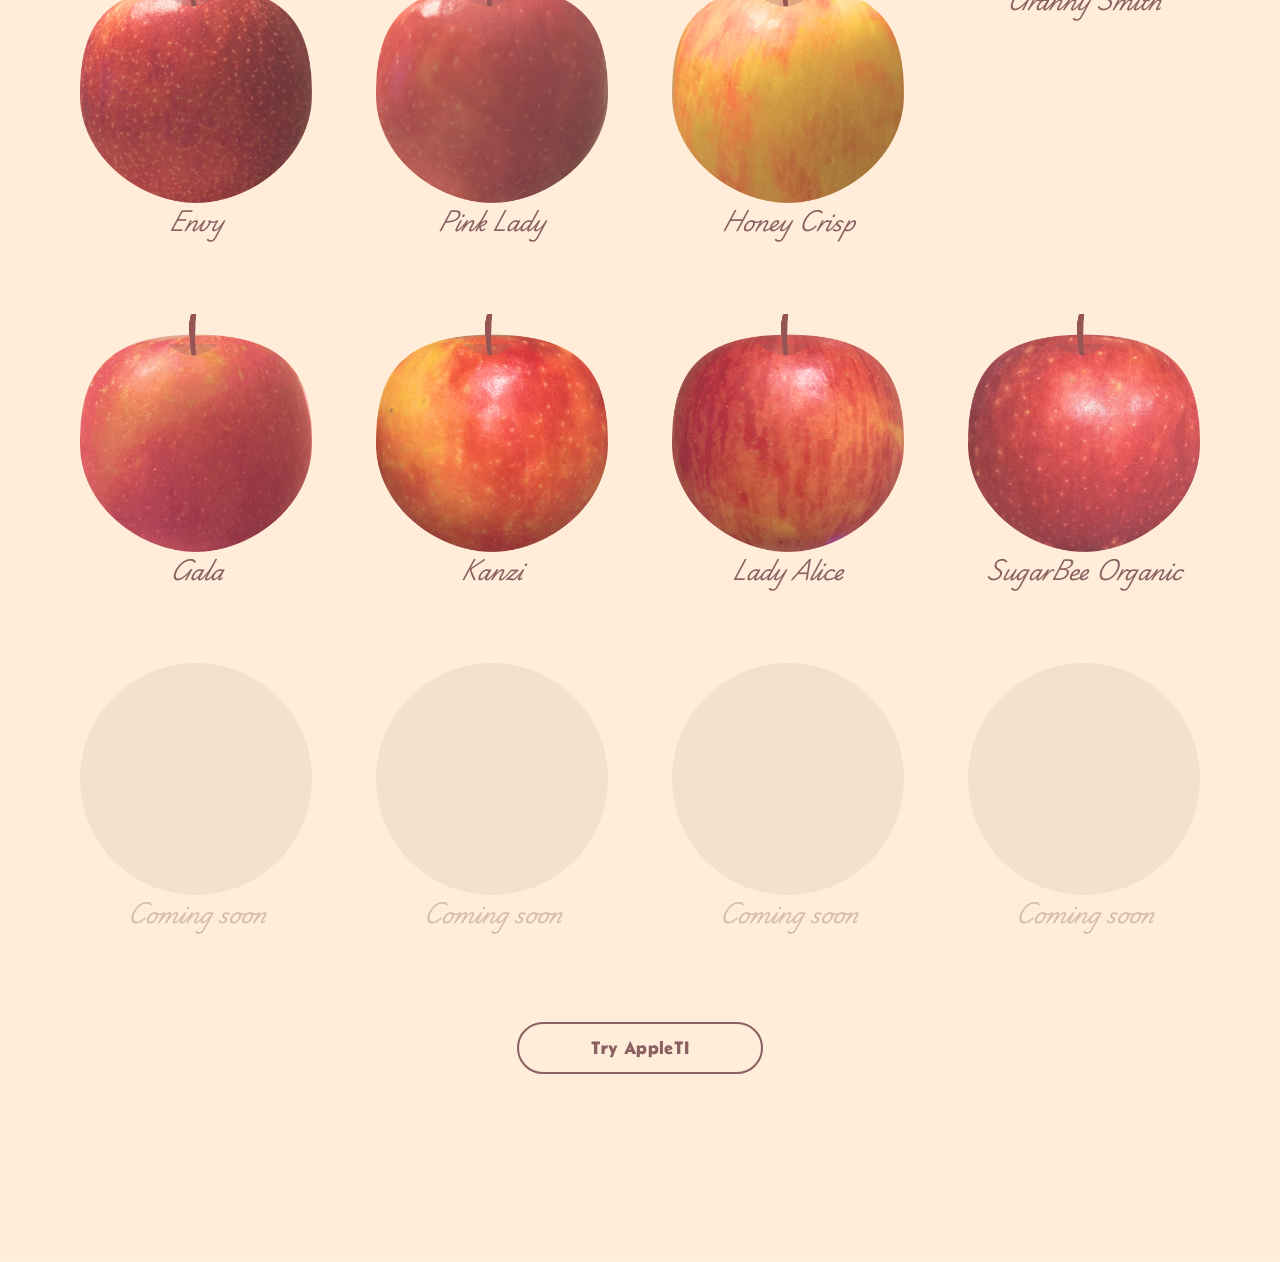
==== commit dd4929f5: "h1change" ====
--- a/index.html
+++ b/index.html
@@ -3,7 +3,7 @@
 <head>
   <meta charset="utf-8">
   <meta name="viewport" content="width=device-width, initial-scale=1.0">
-  <title>Find My Apple</title>
+  <title>All Apples Here</title>
 
   <link rel="preconnect" href="https://fonts.googleapis.com">
   <link rel="preconnect" href="https://fonts.gstatic.com" crossorigin>
@@ -15,7 +15,7 @@
   <link rel="icon" type="image/svg+xml" href="/images/favicon.svg" />
   <link rel="shortcut icon" href="/images/favicon.ico" />
   <link rel="apple-touch-icon" sizes="180x180" href="/images/apple-touch-icon.png" />
-  <meta name="apple-mobile-web-app-title" content="Find My Apple" />
+  <meta name="apple-mobile-web-app-title" content="All Apples Here" />
   <link rel="manifest" href="/images/site.webmanifest" />
 </head>
 
@@ -29,7 +29,7 @@
 
   <section class="hero">
     <div class="hero__title-wrap">
-      <h1 class="site-title">Find My<br>Apple</h1>
+      <h1 class="site-title">All Apples Here</h1>
     </div>
     <div class="hero__basket">
       <img src="images/applebasket.png" alt="A basket of apples">
